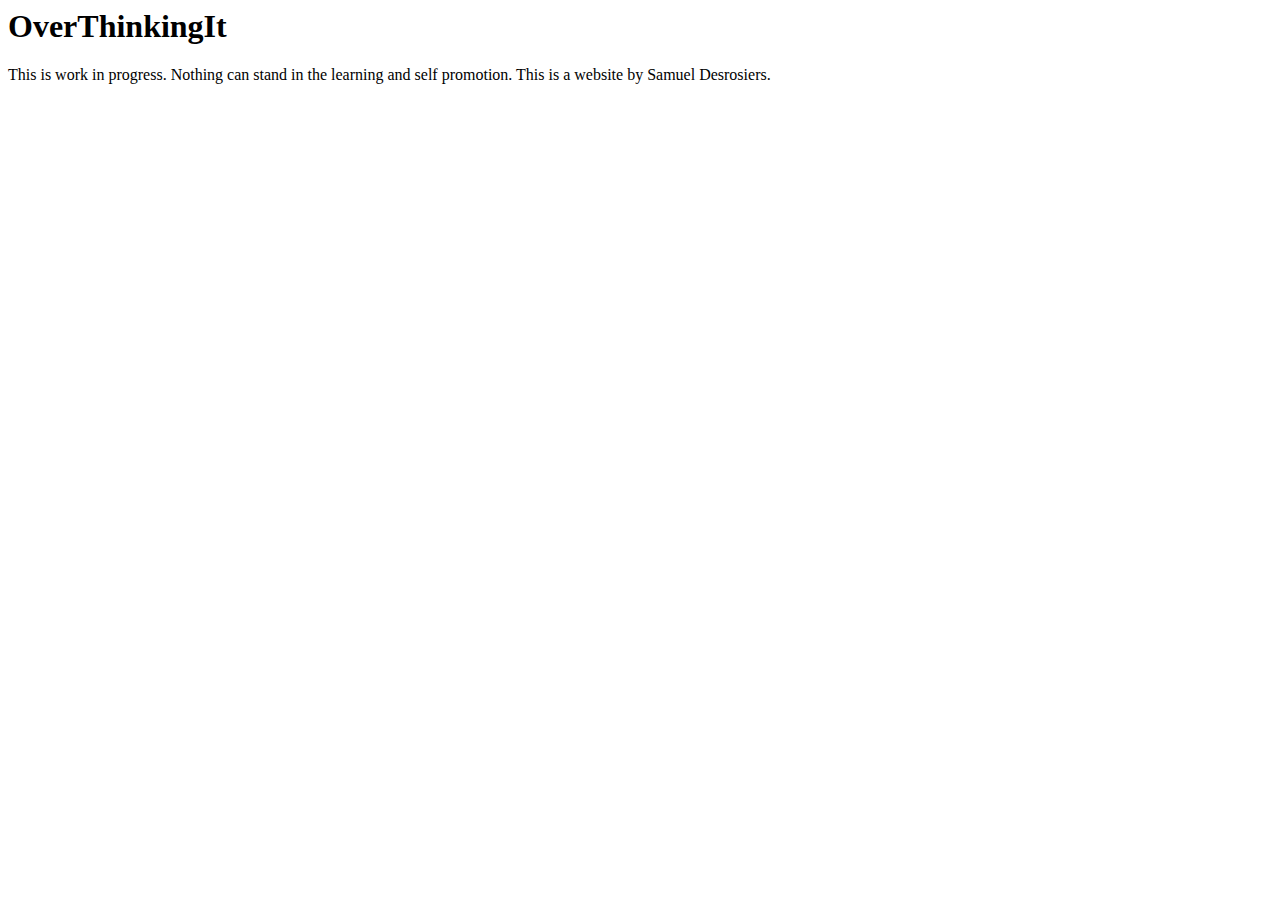
==== index.html @ 5461e863 "another commit" ====
<html lang="en">

<head>
    <meta charset="UTF-8">
    <meta http-equiv="X-UA-Compatible" content="IE=edge">
    <meta name="viewport" content="width=device-width, initial-scale=1.0">
    <title>Document</title>
</head>

<body>
    <h1>OverThinkingIt</h1>
    <p>This is work in progress. Nothing can stand in the learning and self promotion. This is a website by Samuel
        Desrosiers.</p>
</body>

</html>
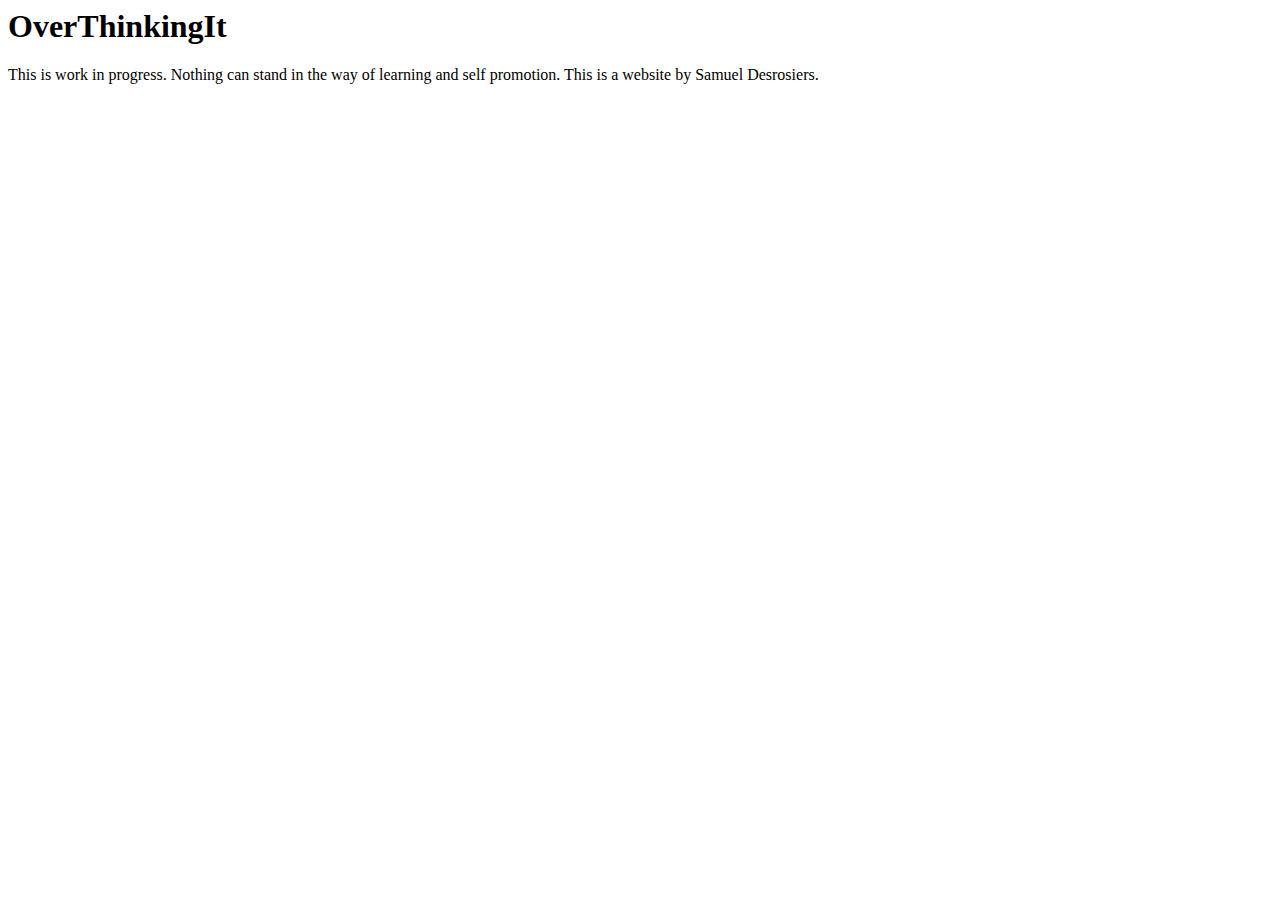
==== commit b7776dbc: "another commit" ====
--- a/index.html
+++ b/index.html
@@ -5,12 +5,13 @@
     <meta http-equiv="X-UA-Compatible" content="IE=edge">
     <meta name="viewport" content="width=device-width, initial-scale=1.0">
     <title>Document</title>
+    <link rel="stylesheet" href="styles.css">
 </head>
 
 <body>
     <h1>OverThinkingIt</h1>
-    <p>This is work in progress. Nothing can stand in the learning and self promotion. This is a website by Samuel
-        Desrosiers.</p>
+    <p>This is work in progress. Nothing can stand in the way of learning and self promotion. This is a website by
+        Samuel Desrosiers.</p>
 </body>
 
 </html>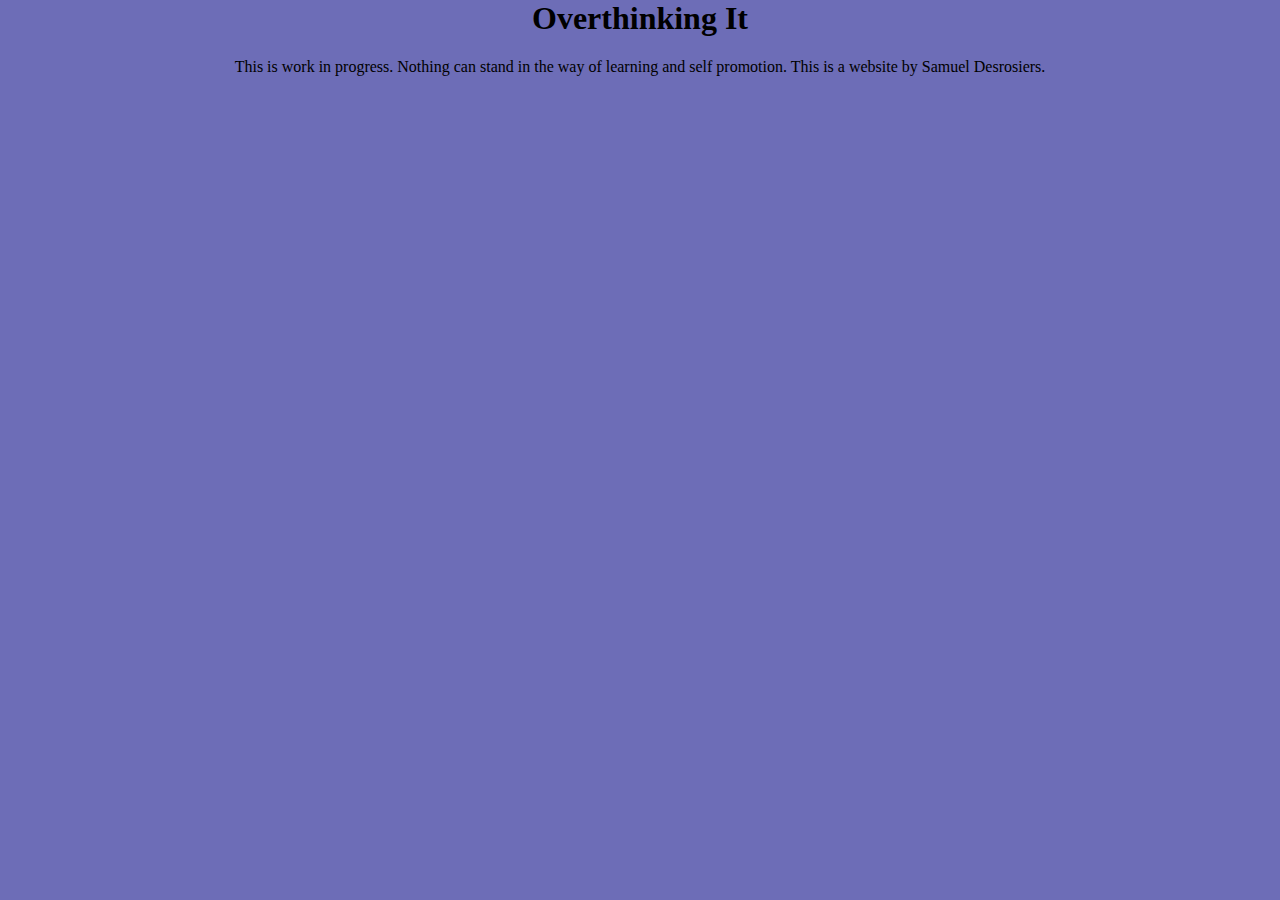
==== commit 77d04a37: "another commit" ====
--- a/index.html
+++ b/index.html
@@ -9,7 +9,7 @@
 </head>
 
 <body>
-    <h1>OverThinkingIt</h1>
+    <h1>Overthinking It</h1>
     <p>This is work in progress. Nothing can stand in the way of learning and self promotion. This is a website by
         Samuel Desrosiers.</p>
 </body>
--- a/styles.css
+++ b/styles.css
@@ -0,0 +1,5 @@
+body {
+    margin: 0;
+    background: rgba(41, 41, 149, 0.684);
+    text-align: center;
+}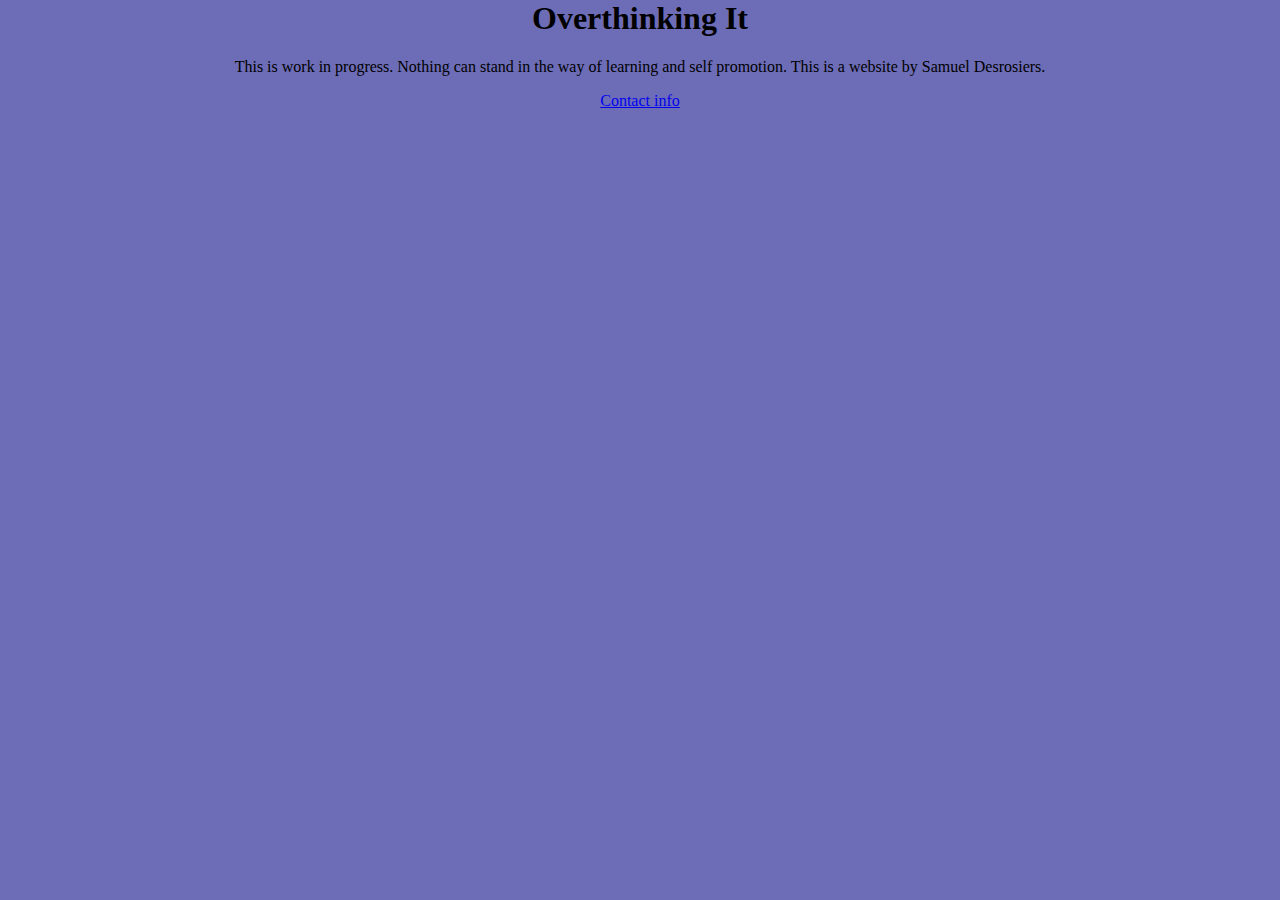
==== commit e840a492: "another commit" ====
--- a/index.html
+++ b/index.html
@@ -12,6 +12,7 @@
     <h1>Overthinking It</h1>
     <p>This is work in progress. Nothing can stand in the way of learning and self promotion. This is a website by
         Samuel Desrosiers.</p>
+    <a href="/contact.html">Contact info</a>
 </body>
 
 </html>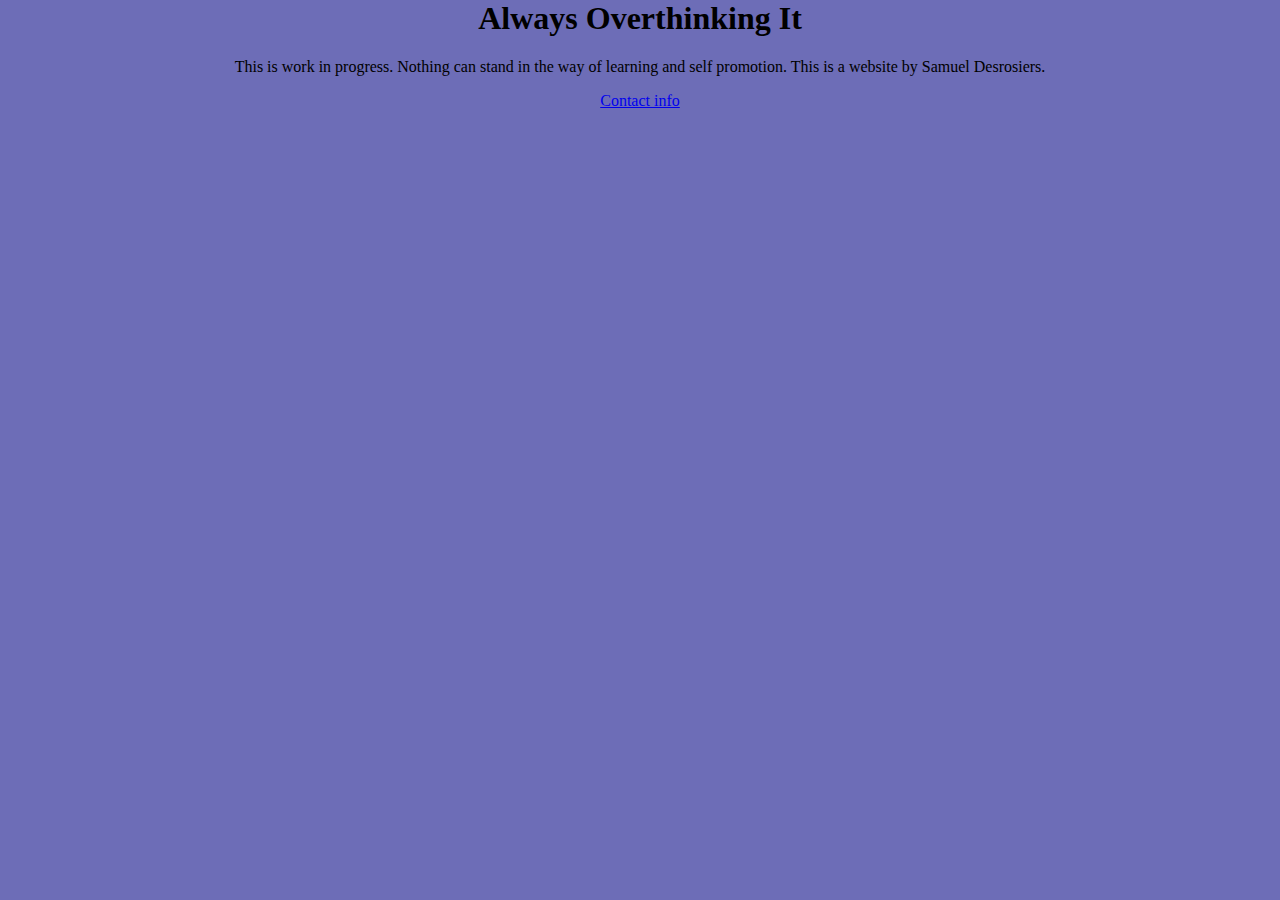
==== commit 501e6437: "another commit" ====
--- a/index.html
+++ b/index.html
@@ -9,10 +9,10 @@
 </head>
 
 <body>
-    <h1>Overthinking It</h1>
+    <h1>Always Overthinking It</h1>
     <p>This is work in progress. Nothing can stand in the way of learning and self promotion. This is a website by
         Samuel Desrosiers.</p>
-    <a href="/contact.html">Contact info</a>
+    <a href="/alwaysoverthinkingit/contact.html">Contact info</a>
 </body>
 
 </html>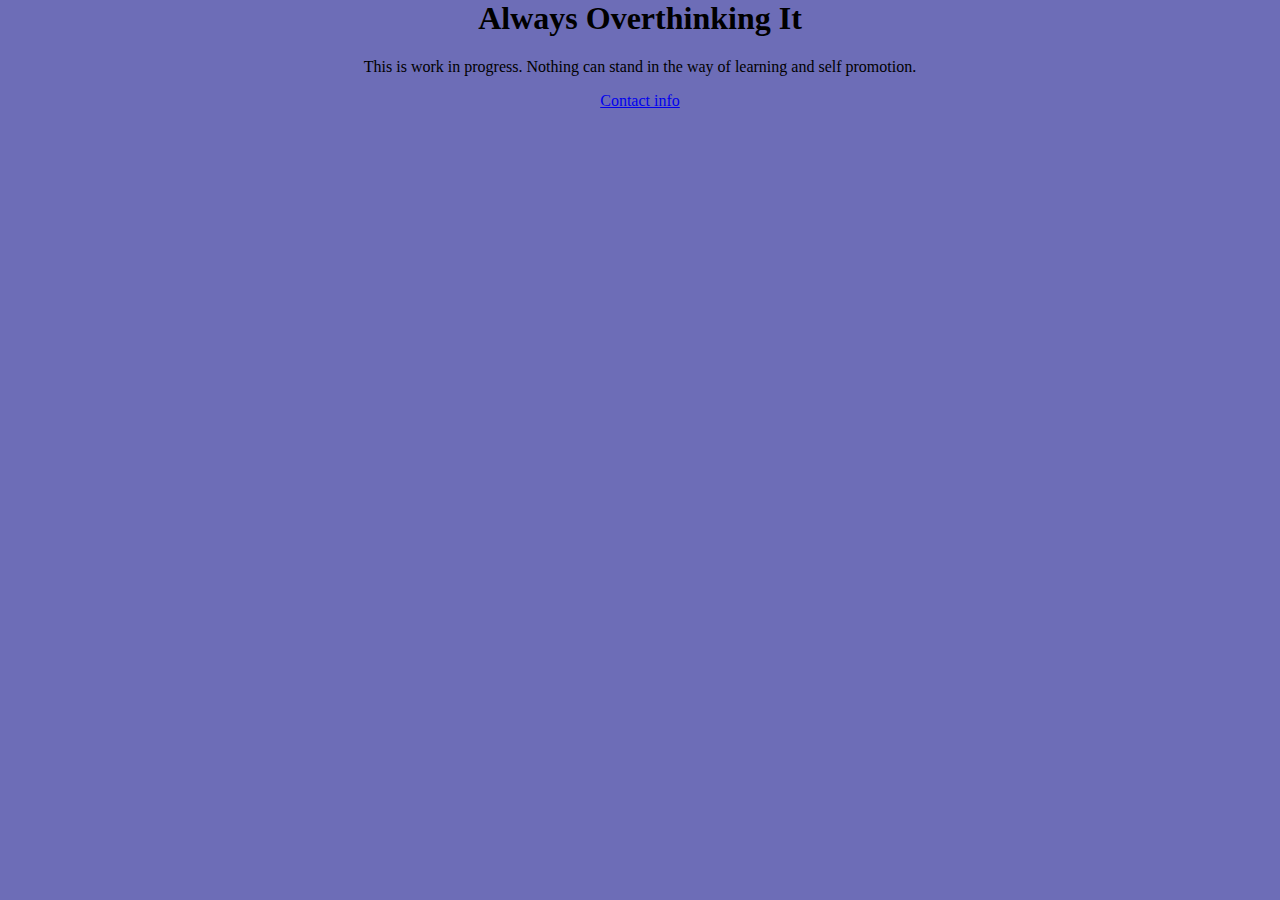
==== commit ac01b01b: "another commit" ====
--- a/index.html
+++ b/index.html
@@ -10,8 +10,7 @@
 
 <body>
     <h1>Always Overthinking It</h1>
-    <p>This is work in progress. Nothing can stand in the way of learning and self promotion. This is a website by
-        Samuel Desrosiers.</p>
+    <p>This is work in progress. Nothing can stand in the way of learning and self promotion.</p>
     <a href="/alwaysoverthinkingit/contact.html">Contact info</a>
 </body>
 
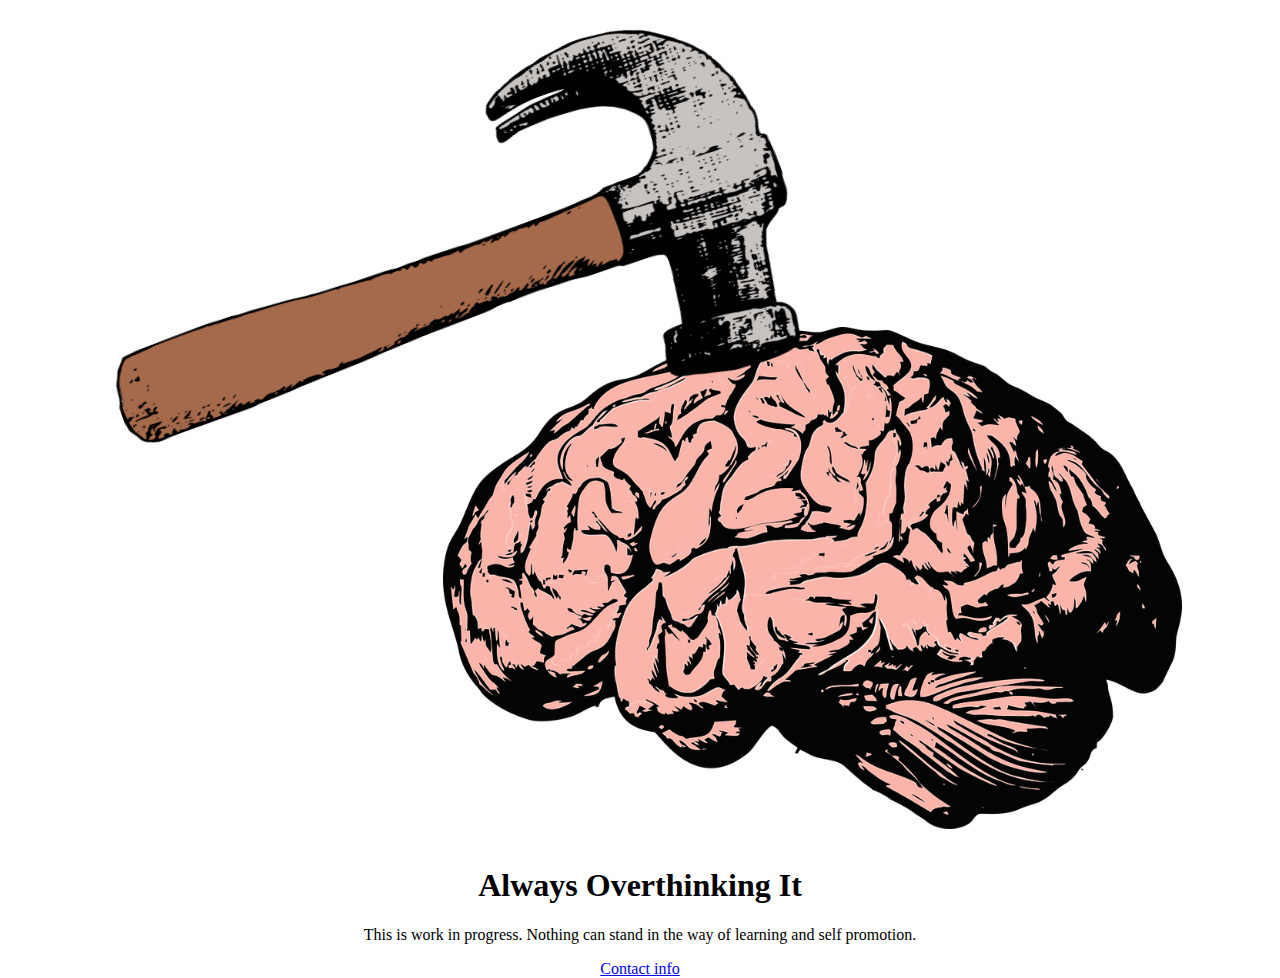
==== commit 5dd31aa6: "logo" ====
--- a/index.html
+++ b/index.html
@@ -9,6 +9,7 @@
 </head>
 
 <body>
+    <img src="hambrain2.png" alt="Logo">
     <h1>Always Overthinking It</h1>
     <p>This is work in progress. Nothing can stand in the way of learning and self promotion.</p>
     <a href="/alwaysoverthinkingit/contact.html">Contact info</a>
--- a/styles.css
+++ b/styles.css
@@ -1,5 +1,5 @@
 body {
     margin: 0;
-    background: rgba(41, 41, 149, 0.684);
+    background: white;
     text-align: center;
 }